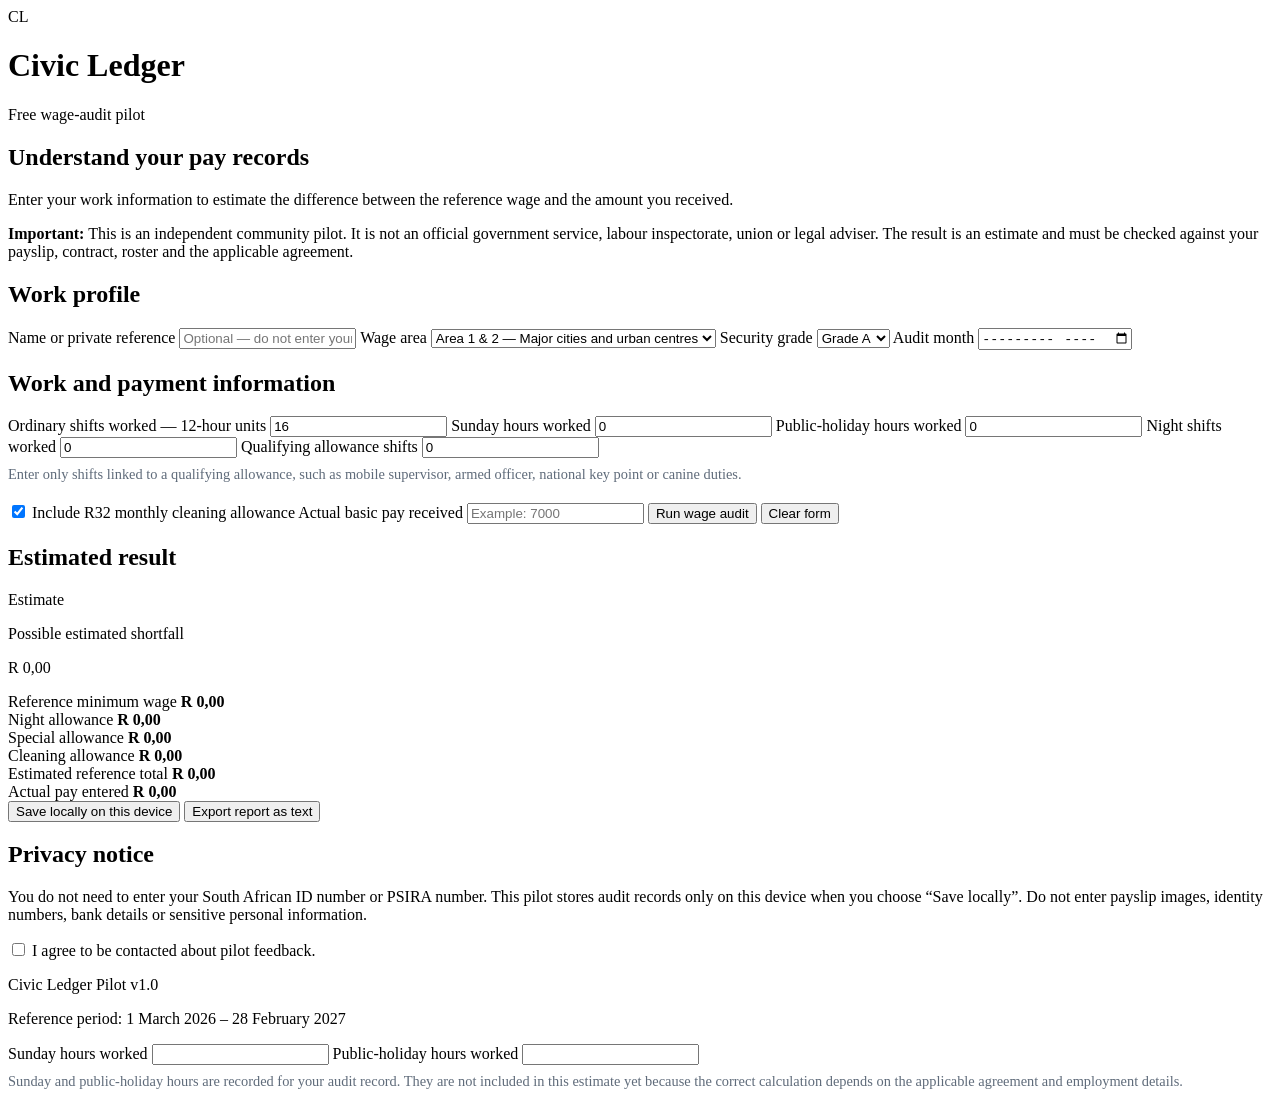
==== index.html @ fcb383c2 "Update index.html" ====
<!DOCTYPE html>
<html lang="en">
<head>
  <meta charset="UTF-8">
  <meta name="viewport" content="width=device-width, initial-scale=1.0">
  <meta name="theme-color" content="#0f172a">
  <meta name="description" content="Free Civic Ledger wage audit pilot for private-security workers">
  <title>Civic Ledger Wage Audit</title>
  <link rel="stylesheet" href="style.css">
</head>

<body>
  <main class="app-shell">

    <header class="app-header">
      <div class="logo">CL</div>
      <div>
        <h1>Civic Ledger</h1>
        <p>Free wage-audit pilot</p>
      </div>
    </header>

    <section class="card introduction">
      <h2>Understand your pay records</h2>
      <p>
        Enter your work information to estimate the difference between
        the reference wage and the amount you received.
      </p>

      <div class="warning">
        <strong>Important:</strong>
        This is an independent community pilot. It is not an official
        government service, labour inspectorate, union or legal adviser.
        The result is an estimate and must be checked against your
        payslip, contract, roster and the applicable agreement.
      </div>
    </section>

    <section class="card">
      <h2>Work profile</h2>

      <label for="workerName">Name or private reference</label>
      <input
        id="workerName"
        type="text"
        maxlength="60"
        placeholder="Optional — do not enter your ID number"
      >

      <label for="area">Wage area</label>
      <select id="area">
        <option value="area12">
          Area 1 & 2 — Major cities and urban centres
        </option>
        <option value="area3">
          Area 3 — Other areas and rural areas
        </option>
      </select>

      <label for="grade">Security grade</label>
      <select id="grade">
        <option value="A">Grade A</option>
        <option value="B">Grade B</option>
        <option value="C">Grade C</option>
        <option value="D">Grade D</option>
        <option value="E">Grade E</option>
      </select>

      <label for="auditMonth">Audit month</label>
      <input id="auditMonth" type="month">
    </section>

    <section class="card">
      <h2>Work and payment information</h2>

      <label for="ordinaryShifts">
        Ordinary shifts worked — 12-hour units
      </label>
      <input id="ordinaryShifts" type="number" min="0" step="1" value="16">

      <label for="sundayHours">Sunday hours worked</label>
      <input id="sundayHours" type="number" min="0" step="0.5" value="0">

      <label for="holidayHours">Public-holiday hours worked</label>
      <input id="holidayHours" type="number" min="0" step="0.5" value="0">

      <label for="nightShifts">Night shifts worked</label>
      <input id="nightShifts" type="number" min="0" step="1" value="0">

      <label for="specialShifts">
        Qualifying allowance shifts
      </label>
      <input id="specialShifts" type="number" min="0" step="1" value="0">

      <p class="help-text">
        Enter only shifts linked to a qualifying allowance, such as
        mobile supervisor, armed officer, national key point or canine
        duties.
      </p>

      <label class="checkbox-row">
        <input id="cleaningAllowance" type="checkbox" checked>
        <span>Include R32 monthly cleaning allowance</span>
      </label>

      <label for="actualPay">
        Actual basic pay received
      </label>
      <input
        id="actualPay"
        type="number"
        min="0"
        step="0.01"
        placeholder="Example: 7000"
      >

      <button id="auditButton" type="button">
        Run wage audit
      </button>

      <button id="clearButton" type="button" class="secondary-button">
        Clear form
      </button>
    </section>

    <section id="resultCard" class="card result-card hidden">
      <div class="result-header">
        <h2>Estimated result</h2>
        <span id="resultStatus" class="status">Estimate</span>
      </div>

      <p class="result-label">Possible estimated shortfall</p>
      <div id="difference" class="main-amount">R 0,00</div>
      <p id="resultMessage" class="result-message"></p>

      <div class="calculation">
        <div class="calculation-row">
          <span>Reference minimum wage</span>
          <strong id="minimumWage">R 0,00</strong>
        </div>

        <div class="calculation-row">
          <span>Night allowance</span>
          <strong id="nightAmount">R 0,00</strong>
        </div>

        <div class="calculation-row">
          <span>Special allowance</span>
          <strong id="specialAmount">R 0,00</strong>
        </div>

        <div class="calculation-row">
          <span>Cleaning allowance</span>
          <strong id="cleaningAmount">R 0,00</strong>
        </div>

        <div class="calculation-row total-row">
          <span>Estimated reference total</span>
          <strong id="estimatedTotal">R 0,00</strong>
        </div>

        <div class="calculation-row">
          <span>Actual pay entered</span>
          <strong id="actualPayResult">R 0,00</strong>
        </div>
      </div>

      <button id="saveButton" type="button">
        Save locally on this device
      </button>

      <button id="exportButton" type="button" class="secondary-button">
        Export report as text
      </button>
    </section>

    <section class="card">
      <h2>Privacy notice</h2>
      <p class="privacy-text">
        You do not need to enter your South African ID number or PSIRA
        number. This pilot stores audit records only on this device when
        you choose “Save locally”. Do not enter payslip images,
        identity numbers, bank details or sensitive personal information.
      </p>

      <label class="checkbox-row">
        <input id="feedbackConsent" type="checkbox">
        <span>I agree to be contacted about pilot feedback.</span>
      </label>

      <div id="savedMessage" class="success-message hidden"></div>
    </section>

    <footer class="app-footer">
      <p>Civic Ledger Pilot v1.0</p>
      <p>Reference period: 1 March 2026 – 28 February 2027</p>
    </footer>

  </main>

  <script src="app.js"></script>
</body>
</html>


<label>
  Sunday hours worked
  <input type="number" ...>
</label>

<label>
  Public-holiday hours worked
  <input type="number" ...>
</label>

<p class="help-text">
  Sunday and public-holiday hours are recorded for your audit record.
  They are not included in this estimate yet because the correct
  calculation depends on the applicable agreement and employment details.
</p>

</form>
---- style.css ----
.notification-panel {
  position: sticky;
  top: 10px;
  z-index: 10;
  display: flex;
  align-items: center;
  gap: 10px;
  margin-bottom: 18px;
  padding: 13px;
  color: var(--text);
  background: #075985;
  border: 1px solid var(--primary);
  border-radius: 9px;
  box-shadow: 0 5px 18px rgba(0, 0, 0, 0.3);
}

.notification-panel.success {
  background: var(--success-dark);
  border-color: var(--success);
}

.notification-panel.warning {
  background: var(--danger-dark);
  border-color: var(--danger);
}

.notification-panel button {
  width: 32px;
  min-height: 32px;
  margin: 0 0 0 auto;
  padding: 0;
  color: var(--text);
  background: transparent;
  font-size: 1.4rem;
}

.help-text {
  margin: 0.35rem 0 1rem;
  color: #5f6b7a;
  font-size: 0.9rem;
  line-height: 1.5;
}
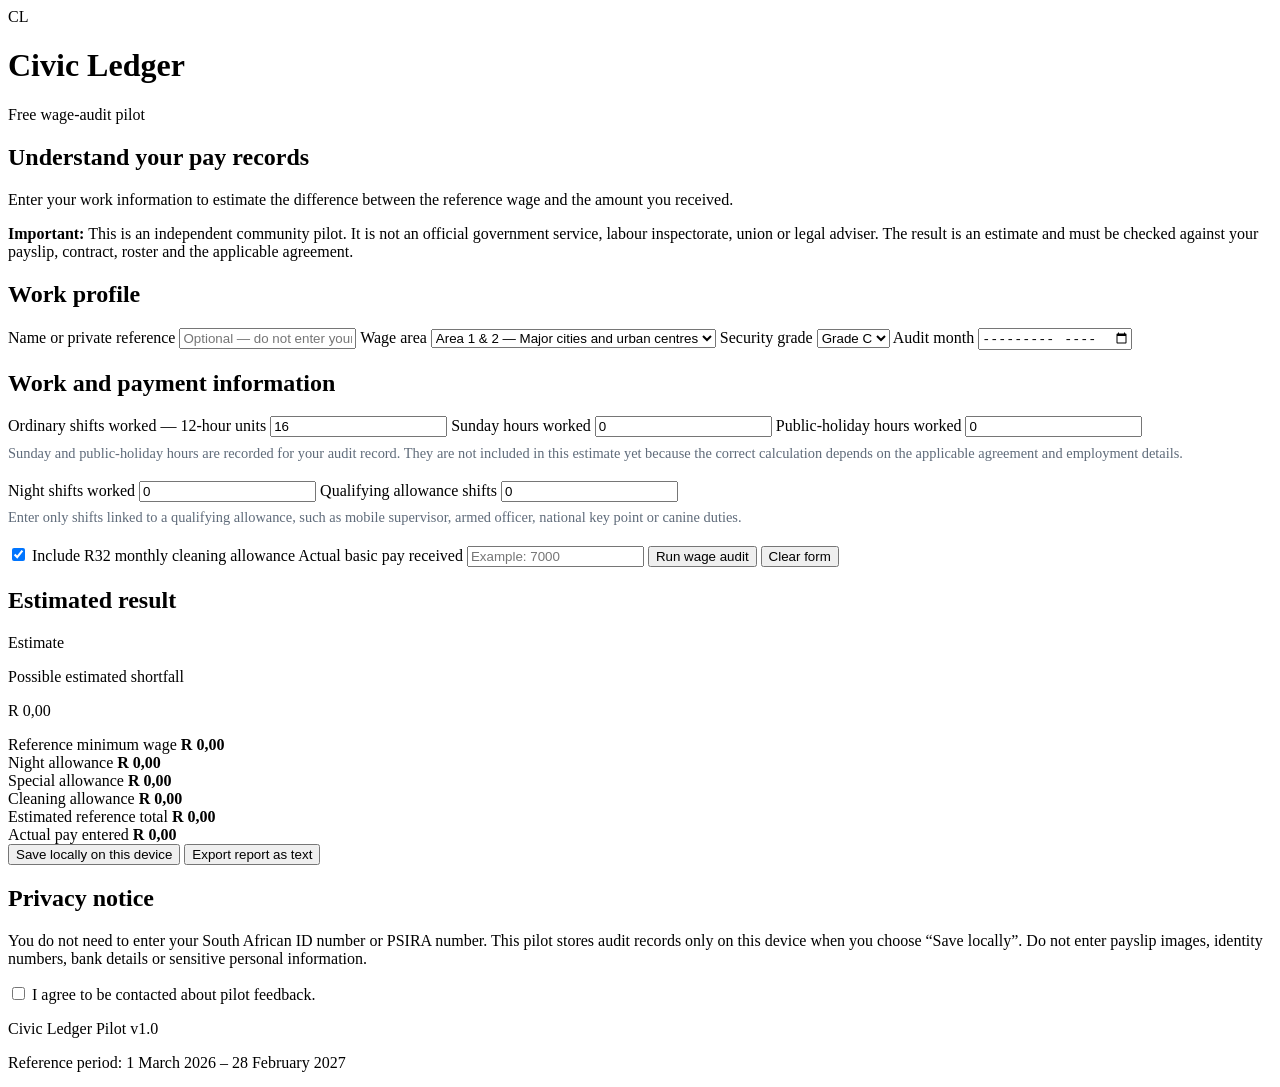
==== commit ceb6a88c: "Update index.html" ====
--- a/index.html
+++ b/index.html
@@ -50,7 +50,7 @@
       <label for="area">Wage area</label>
       <select id="area">
         <option value="area12">
-          Area 1 & 2 — Major cities and urban centres
+          Area 1 &amp; 2 — Major cities and urban centres
         </option>
         <option value="area3">
           Area 3 — Other areas and rural areas
@@ -61,7 +61,7 @@
       <select id="grade">
         <option value="A">Grade A</option>
         <option value="B">Grade B</option>
-        <option value="C">Grade C</option>
+        <option value="C" selected>Grade C</option>
         <option value="D">Grade D</option>
         <option value="E">Grade E</option>
       </select>
@@ -83,6 +83,12 @@
 
       <label for="holidayHours">Public-holiday hours worked</label>
       <input id="holidayHours" type="number" min="0" step="0.5" value="0">
+
+      <p class="help-text">
+        Sunday and public-holiday hours are recorded for your audit record.
+        They are not included in this estimate yet because the correct
+        calculation depends on the applicable agreement and employment details.
+      </p>
 
       <label for="nightShifts">Night shifts worked</label>
       <input id="nightShifts" type="number" min="0" step="1" value="0">
@@ -200,23 +206,4 @@
 
   <script src="app.js"></script>
 </body>
-</html>
-
-
-<label>
-  Sunday hours worked
-  <input type="number" ...>
-</label>
-
-<label>
-  Public-holiday hours worked
-  <input type="number" ...>
-</label>
-
-<p class="help-text">
-  Sunday and public-holiday hours are recorded for your audit record.
-  They are not included in this estimate yet because the correct
-  calculation depends on the applicable agreement and employment details.
-</p>
-
-</form>+</html>
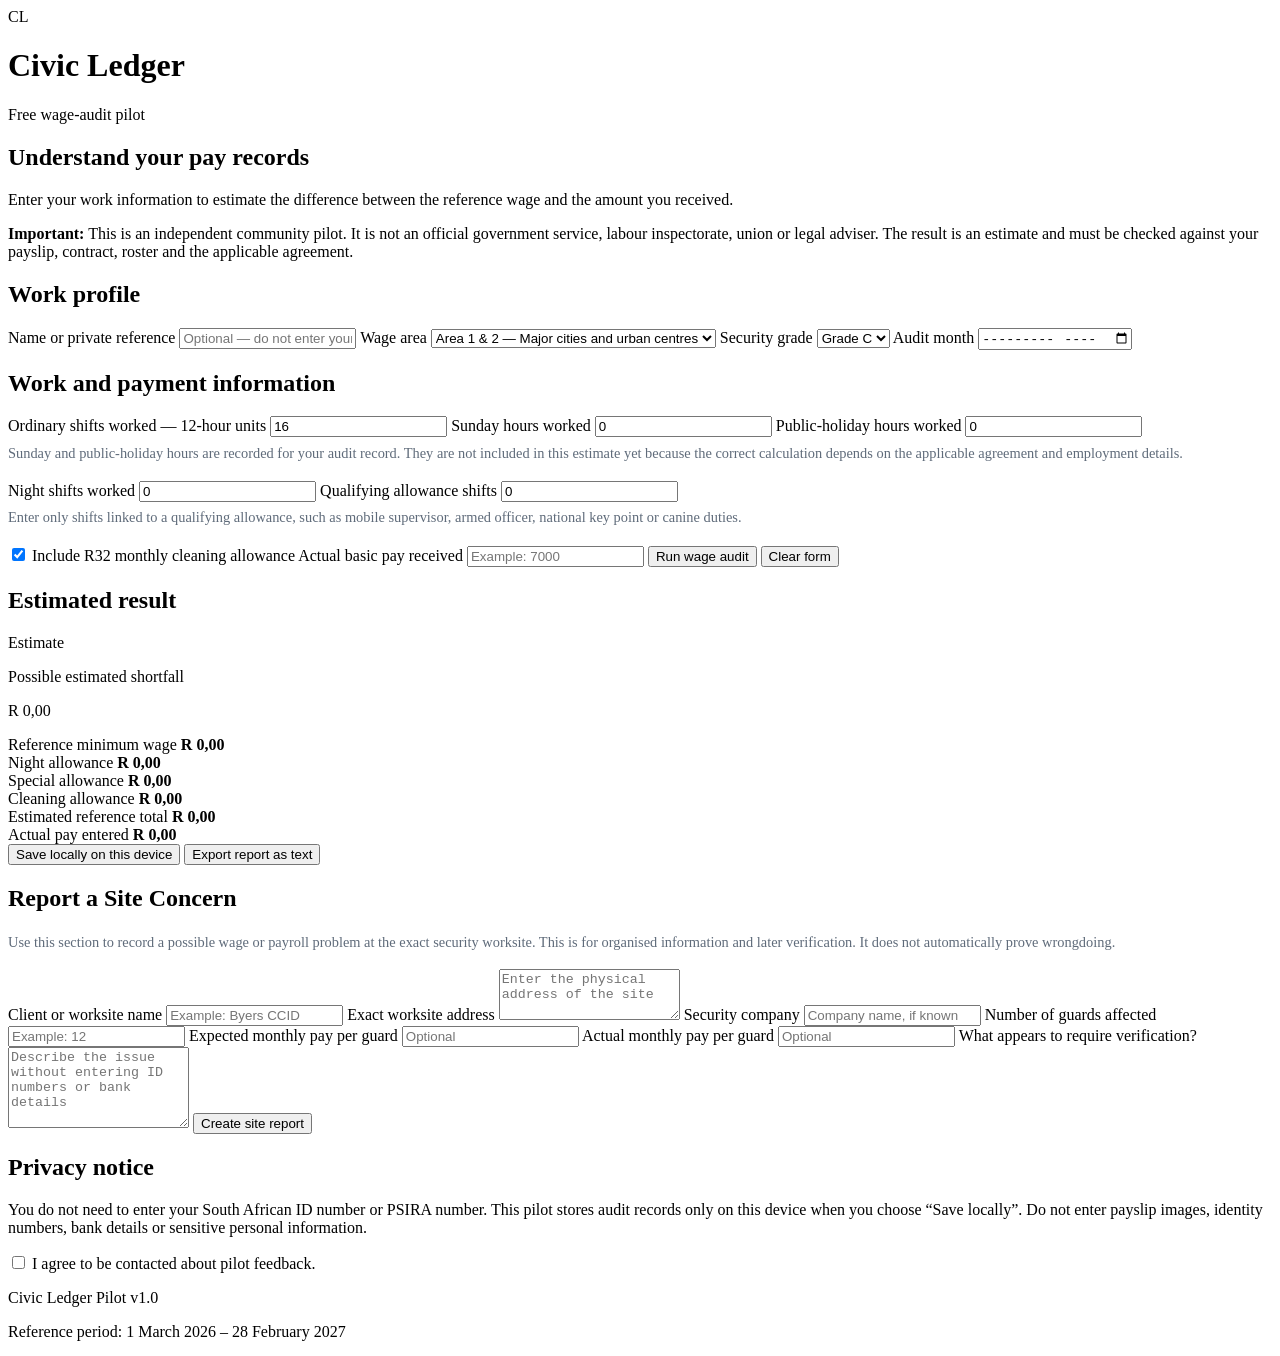
==== commit 58fefd5a: "Add site concern report form" ====
--- a/index.html
+++ b/index.html
@@ -70,6 +70,7 @@
       <input id="auditMonth" type="month">
     </section>
 
+
     <section class="card">
       <h2>Work and payment information</h2>
 
@@ -124,7 +125,12 @@
         Run wage audit
       </button>
 
-      <button id="clearButton" type="button" class="secondary-button">
+            <button
+        id="clearButton"
+        type="button"
+        class="secondary-button"
+        onclick="location.reload()"
+      >
         Clear form
       </button>
     </section>
@@ -180,6 +186,80 @@
       </button>
     </section>
 
+    <section class="card">
+      <h2>Report a Site Concern</h2>
+
+      <p class="help-text">
+        Use this section to record a possible wage or payroll problem at the
+        exact security worksite. This is for organised information and later
+        verification. It does not automatically prove wrongdoing.
+      </p>
+
+      <label for="siteName">Client or worksite name</label>
+      <input
+        id="siteName"
+        type="text"
+        maxlength="100"
+        placeholder="Example: Byers CCID"
+      >
+
+      <label for="siteAddress">Exact worksite address</label>
+      <textarea
+        id="siteAddress"
+        rows="3"
+        maxlength="250"
+        placeholder="Enter the physical address of the site"
+      ></textarea>
+
+      <label for="securityCompany">Security company</label>
+      <input
+        id="securityCompany"
+        type="text"
+        maxlength="100"
+        placeholder="Company name, if known"
+      >
+
+      <label for="guardsAffected">Number of guards affected</label>
+      <input
+        id="guardsAffected"
+        type="number"
+        min="1"
+        step="1"
+        placeholder="Example: 12"
+      >
+
+      <label for="expectedPay">Expected monthly pay per guard</label>
+      <input
+        id="expectedPay"
+        type="number"
+        min="0"
+        step="0.01"
+        placeholder="Optional"
+      >
+
+      <label for="actualSitePay">Actual monthly pay per guard</label>
+      <input
+        id="actualSitePay"
+        type="number"
+        min="0"
+        step="0.01"
+        placeholder="Optional"
+      >
+
+      <label for="siteConcern">What appears to require verification?</label>
+      <textarea
+        id="siteConcern"
+        rows="5"
+        maxlength="1000"
+        placeholder="Describe the issue without entering ID numbers or bank details"
+      ></textarea>
+
+      <button id="siteReportButton" type="button">
+        Create site report
+      </button>
+
+      <div id="siteReportResult" class="success-message hidden"></div>
+    </section>
     <section class="card">
       <h2>Privacy notice</h2>
       <p class="privacy-text">
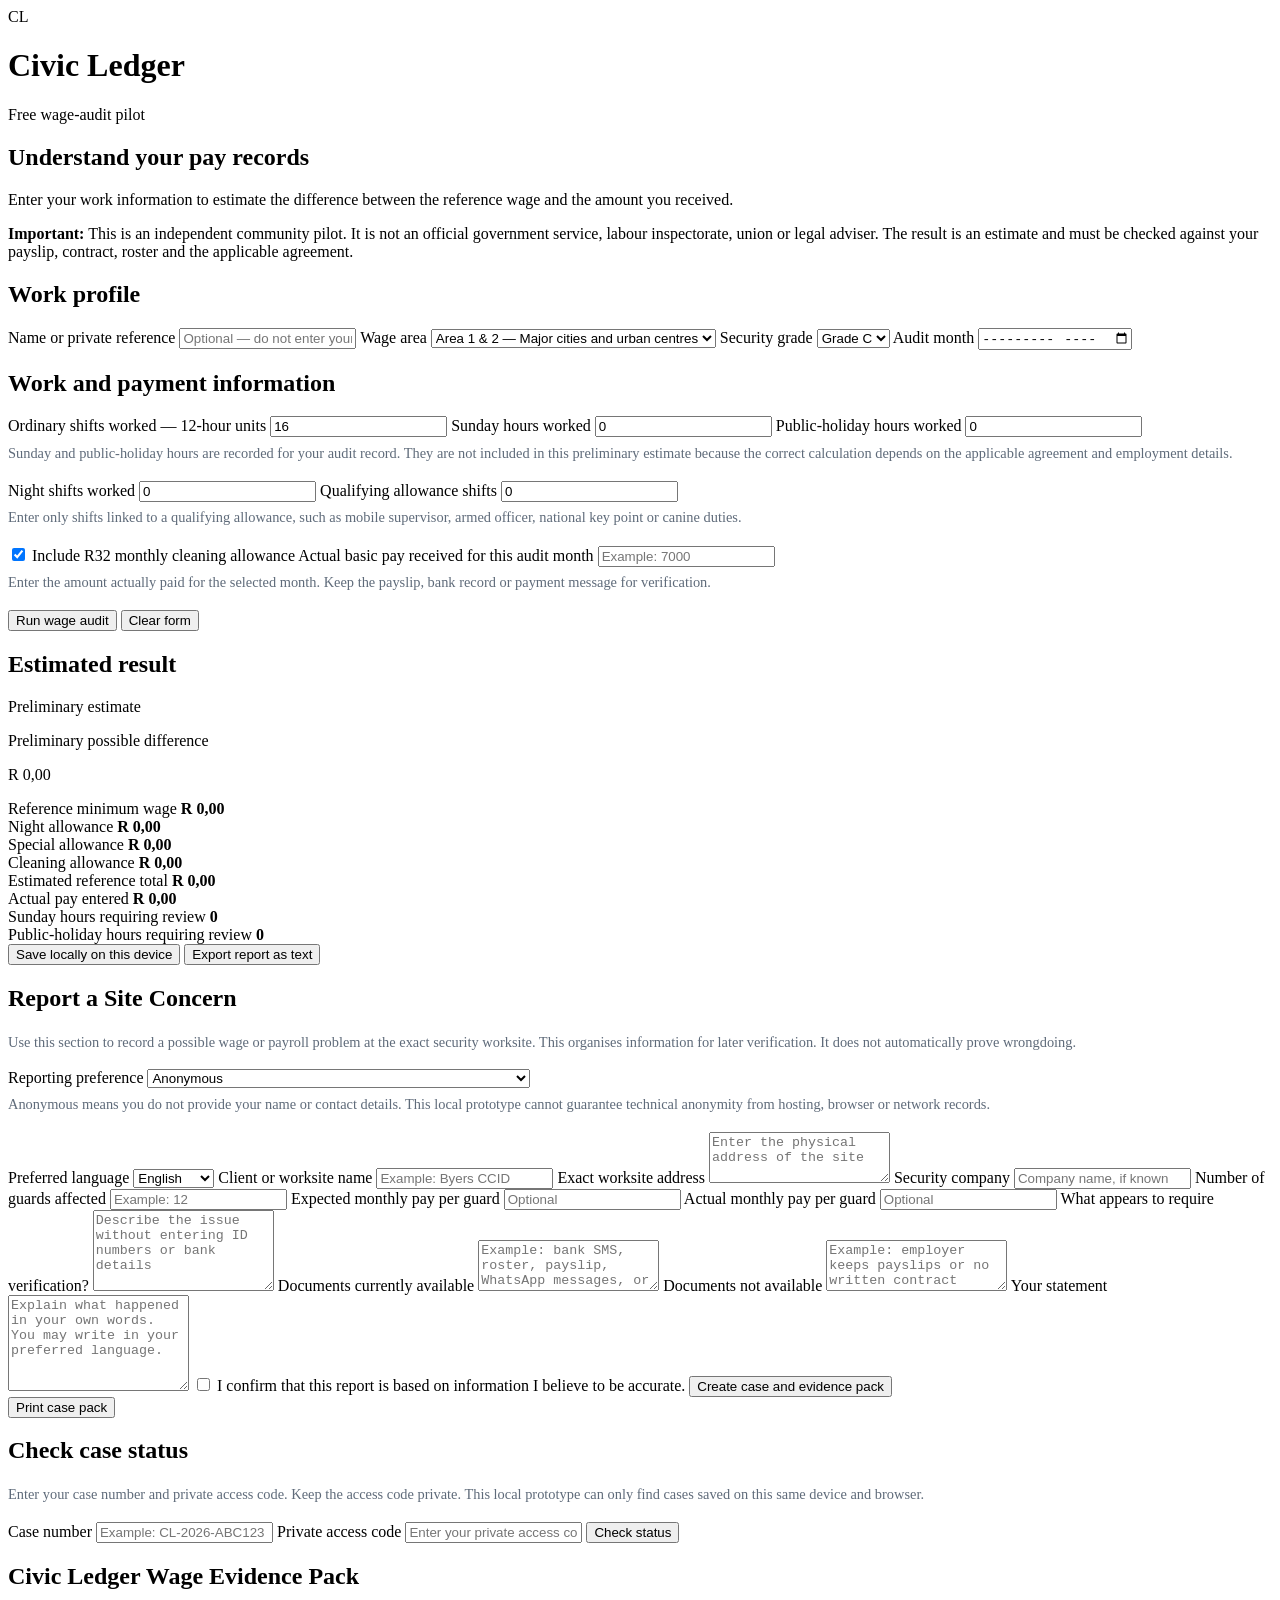
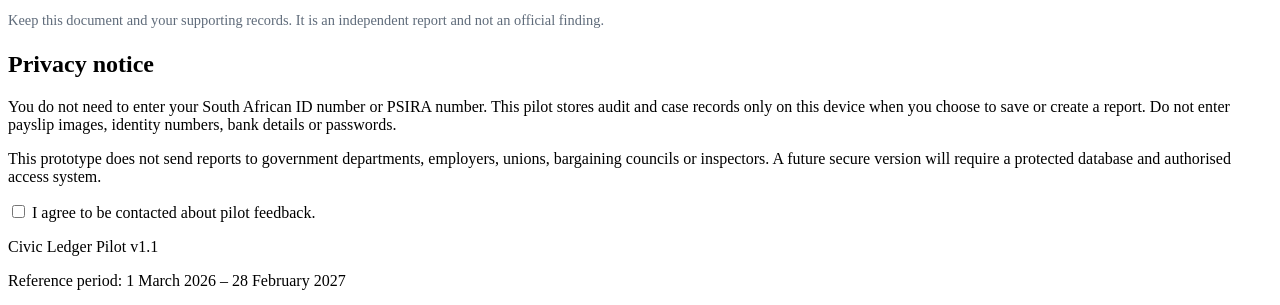
==== commit bfe4ec97: "Add wage case tracking and evidence pack" ====
--- a/index.html
+++ b/index.html
@@ -2,11 +2,22 @@
 <html lang="en">
 <head>
   <meta charset="UTF-8">
-  <meta name="viewport" content="width=device-width, initial-scale=1.0">
+  <meta
+    name="viewport"
+    content="width=device-width, initial-scale=1.0"
+  >
+
   <meta name="theme-color" content="#0f172a">
-  <meta name="description" content="Free Civic Ledger wage audit pilot for private-security workers">
+  <meta
+    name="description"
+    content="Free Civic Ledger wage audit pilot for private-security workers"
+  >
+
   <title>Civic Ledger Wage Audit</title>
+
   <link rel="stylesheet" href="style.css">
+  <link rel="manifest" href="manifest.json">
+  <link rel="icon" href="icon-192x192.png" type="image/png">
 </head>
 
 <body>
@@ -14,6 +25,7 @@
 
     <header class="app-header">
       <div class="logo">CL</div>
+
       <div>
         <h1>Civic Ledger</h1>
         <p>Free wage-audit pilot</p>
@@ -22,6 +34,7 @@
 
     <section class="card introduction">
       <h2>Understand your pay records</h2>
+
       <p>
         Enter your work information to estimate the difference between
         the reference wage and the amount you received.
@@ -39,7 +52,10 @@
     <section class="card">
       <h2>Work profile</h2>
 
-      <label for="workerName">Name or private reference</label>
+      <label for="workerName">
+        Name or private reference
+      </label>
+
       <input
         id="workerName"
         type="text"
@@ -48,16 +64,19 @@
       >
 
       <label for="area">Wage area</label>
+
       <select id="area">
         <option value="area12">
           Area 1 &amp; 2 — Major cities and urban centres
         </option>
+
         <option value="area3">
           Area 3 — Other areas and rural areas
         </option>
       </select>
 
       <label for="grade">Security grade</label>
+
       <select id="grade">
         <option value="A">Grade A</option>
         <option value="B">Grade B</option>
@@ -67,9 +86,12 @@
       </select>
 
       <label for="auditMonth">Audit month</label>
-      <input id="auditMonth" type="month">
-    </section>
-
+
+      <input
+        id="auditMonth"
+        type="month"
+      >
+    </section>
 
     <section class="card">
       <h2>Work and payment information</h2>
@@ -77,27 +99,69 @@
       <label for="ordinaryShifts">
         Ordinary shifts worked — 12-hour units
       </label>
-      <input id="ordinaryShifts" type="number" min="0" step="1" value="16">
-
-      <label for="sundayHours">Sunday hours worked</label>
-      <input id="sundayHours" type="number" min="0" step="0.5" value="0">
-
-      <label for="holidayHours">Public-holiday hours worked</label>
-      <input id="holidayHours" type="number" min="0" step="0.5" value="0">
+
+      <input
+        id="ordinaryShifts"
+        type="number"
+        min="0"
+        step="1"
+        value="16"
+      >
+
+      <label for="sundayHours">
+        Sunday hours worked
+      </label>
+
+      <input
+        id="sundayHours"
+        type="number"
+        min="0"
+        step="0.5"
+        value="0"
+      >
+
+      <label for="holidayHours">
+        Public-holiday hours worked
+      </label>
+
+      <input
+        id="holidayHours"
+        type="number"
+        min="0"
+        step="0.5"
+        value="0"
+      >
 
       <p class="help-text">
         Sunday and public-holiday hours are recorded for your audit record.
-        They are not included in this estimate yet because the correct
-        calculation depends on the applicable agreement and employment details.
-      </p>
-
-      <label for="nightShifts">Night shifts worked</label>
-      <input id="nightShifts" type="number" min="0" step="1" value="0">
+        They are not included in this preliminary estimate because the
+        correct calculation depends on the applicable agreement and
+        employment details.
+      </p>
+
+      <label for="nightShifts">
+        Night shifts worked
+      </label>
+
+      <input
+        id="nightShifts"
+        type="number"
+        min="0"
+        step="1"
+        value="0"
+      >
 
       <label for="specialShifts">
         Qualifying allowance shifts
       </label>
-      <input id="specialShifts" type="number" min="0" step="1" value="0">
+
+      <input
+        id="specialShifts"
+        type="number"
+        min="0"
+        step="1"
+        value="0"
+      >
 
       <p class="help-text">
         Enter only shifts linked to a qualifying allowance, such as
@@ -106,13 +170,21 @@
       </p>
 
       <label class="checkbox-row">
-        <input id="cleaningAllowance" type="checkbox" checked>
-        <span>Include R32 monthly cleaning allowance</span>
+        <input
+          id="cleaningAllowance"
+          type="checkbox"
+          checked
+        >
+
+        <span>
+          Include R32 monthly cleaning allowance
+        </span>
       </label>
 
       <label for="actualPay">
-        Actual basic pay received
-      </label>
+        Actual basic pay received for this audit month
+      </label>
+
       <input
         id="actualPay"
         type="number"
@@ -120,30 +192,60 @@
         step="0.01"
         placeholder="Example: 7000"
       >
+
+      <p class="help-text">
+        Enter the amount actually paid for the selected month. Keep the
+        payslip, bank record or payment message for verification.
+      </p>
 
       <button id="auditButton" type="button">
         Run wage audit
       </button>
 
-            <button
+      <button
         id="clearButton"
         type="button"
         class="secondary-button"
-        onclick="location.reload()"
       >
         Clear form
       </button>
     </section>
 
-    <section id="resultCard" class="card result-card hidden">
+    <section
+      id="resultCard"
+      class="card result-card hidden"
+    >
       <div class="result-header">
         <h2>Estimated result</h2>
-        <span id="resultStatus" class="status">Estimate</span>
+
+        <span
+          id="resultStatus"
+          class="status"
+        >
+          Preliminary estimate
+        </span>
       </div>
 
-      <p class="result-label">Possible estimated shortfall</p>
-      <div id="difference" class="main-amount">R 0,00</div>
-      <p id="resultMessage" class="result-message"></p>
+      <p class="result-label">
+        Preliminary possible difference
+      </p>
+
+      <div
+        id="difference"
+        class="main-amount"
+      >
+        R 0,00
+      </div>
+
+      <p
+        id="resultMessage"
+        class="result-message"
+      ></p>
+
+      <p
+        id="premiumWarning"
+        class="warning hidden"
+      ></p>
 
       <div class="calculation">
         <div class="calculation-row">
@@ -175,13 +277,30 @@
           <span>Actual pay entered</span>
           <strong id="actualPayResult">R 0,00</strong>
         </div>
+
+        <div class="calculation-row">
+          <span>Sunday hours requiring review</span>
+          <strong id="sundayHoursResult">0</strong>
+        </div>
+
+        <div class="calculation-row">
+          <span>Public-holiday hours requiring review</span>
+          <strong id="holidayHoursResult">0</strong>
+        </div>
       </div>
 
-      <button id="saveButton" type="button">
+      <button
+        id="saveButton"
+        type="button"
+      >
         Save locally on this device
       </button>
 
-      <button id="exportButton" type="button" class="secondary-button">
+      <button
+        id="exportButton"
+        type="button"
+        class="secondary-button"
+      >
         Export report as text
       </button>
     </section>
@@ -190,12 +309,52 @@
       <h2>Report a Site Concern</h2>
 
       <p class="help-text">
-        Use this section to record a possible wage or payroll problem at the
-        exact security worksite. This is for organised information and later
+        Use this section to record a possible wage or payroll problem at
+        the exact security worksite. This organises information for later
         verification. It does not automatically prove wrongdoing.
       </p>
 
-      <label for="siteName">Client or worksite name</label>
+      <label for="reporterMode">
+        Reporting preference
+      </label>
+
+      <select id="reporterMode">
+        <option value="anonymous">
+          Anonymous
+        </option>
+
+        <option value="confidential">
+          Confidential — identity shared only with authorised reviewers
+        </option>
+
+        <option value="identified">
+          Identified
+        </option>
+      </select>
+
+      <p class="help-text">
+        Anonymous means you do not provide your name or contact details.
+        This local prototype cannot guarantee technical anonymity from
+        hosting, browser or network records.
+      </p>
+
+      <label for="reporterLanguage">
+        Preferred language
+      </label>
+
+      <select id="reporterLanguage">
+        <option value="English">English</option>
+        <option value="isiZulu">isiZulu</option>
+        <option value="isiXhosa">isiXhosa</option>
+        <option value="Sesotho">Sesotho</option>
+        <option value="Setswana">Setswana</option>
+        <option value="Other">Other</option>
+      </select>
+
+      <label for="siteName">
+        Client or worksite name
+      </label>
+
       <input
         id="siteName"
         type="text"
@@ -203,7 +362,10 @@
         placeholder="Example: Byers CCID"
       >
 
-      <label for="siteAddress">Exact worksite address</label>
+      <label for="siteAddress">
+        Exact worksite address
+      </label>
+
       <textarea
         id="siteAddress"
         rows="3"
@@ -211,7 +373,10 @@
         placeholder="Enter the physical address of the site"
       ></textarea>
 
-      <label for="securityCompany">Security company</label>
+      <label for="securityCompany">
+        Security company
+      </label>
+
       <input
         id="securityCompany"
         type="text"
@@ -219,7 +384,10 @@
         placeholder="Company name, if known"
       >
 
-      <label for="guardsAffected">Number of guards affected</label>
+      <label for="guardsAffected">
+        Number of guards affected
+      </label>
+
       <input
         id="guardsAffected"
         type="number"
@@ -228,7 +396,10 @@
         placeholder="Example: 12"
       >
 
-      <label for="expectedPay">Expected monthly pay per guard</label>
+      <label for="expectedPay">
+        Expected monthly pay per guard
+      </label>
+
       <input
         id="expectedPay"
         type="number"
@@ -237,7 +408,10 @@
         placeholder="Optional"
       >
 
-      <label for="actualSitePay">Actual monthly pay per guard</label>
+      <label for="actualSitePay">
+        Actual monthly pay per guard
+      </label>
+
       <input
         id="actualSitePay"
         type="number"
@@ -246,7 +420,10 @@
         placeholder="Optional"
       >
 
-      <label for="siteConcern">What appears to require verification?</label>
+      <label for="siteConcern">
+        What appears to require verification?
+      </label>
+
       <textarea
         id="siteConcern"
         rows="5"
@@ -254,32 +431,175 @@
         placeholder="Describe the issue without entering ID numbers or bank details"
       ></textarea>
 
-      <button id="siteReportButton" type="button">
-        Create site report
+      <label for="documentsAvailable">
+        Documents currently available
+      </label>
+
+      <textarea
+        id="documentsAvailable"
+        rows="3"
+        maxlength="500"
+        placeholder="Example: bank SMS, roster, payslip, WhatsApp messages, or no documents"
+      ></textarea>
+
+      <label for="documentsMissing">
+        Documents not available
+      </label>
+
+      <textarea
+        id="documentsMissing"
+        rows="3"
+        maxlength="500"
+        placeholder="Example: employer keeps payslips or no written contract"
+      ></textarea>
+
+      <label for="reporterStatement">
+        Your statement
+      </label>
+
+      <textarea
+        id="reporterStatement"
+        rows="6"
+        maxlength="2000"
+        placeholder="Explain what happened in your own words. You may write in your preferred language."
+      ></textarea>
+
+      <label class="checkbox-row">
+        <input
+          id="confirmInformation"
+          type="checkbox"
+        >
+
+        <span>
+          I confirm that this report is based on information I believe
+          to be accurate.
+        </span>
+      </label>
+
+      <button
+        id="siteReportButton"
+        type="button"
+      >
+        Create case and evidence pack
       </button>
 
-      <div id="siteReportResult" class="success-message hidden"></div>
-    </section>
+      <div
+        id="siteReportResult"
+        class="success-message hidden"
+        role="status"
+        aria-live="polite"
+      ></div>
+
+      <button
+        id="printCaseButton"
+        type="button"
+        class="secondary-button hidden"
+      >
+        Print case pack
+      </button>
+    </section>
+
+    <section class="card">
+      <h2>Check case status</h2>
+
+      <p class="help-text">
+        Enter your case number and private access code. Keep the access
+        code private. This local prototype can only find cases saved on
+        this same device and browser.
+      </p>
+
+      <label for="statusCaseNumber">
+        Case number
+      </label>
+
+      <input
+        id="statusCaseNumber"
+        type="text"
+        maxlength="40"
+        placeholder="Example: CL-2026-ABC123"
+      >
+
+      <label for="statusAccessCode">
+        Private access code
+      </label>
+
+      <input
+        id="statusAccessCode"
+        type="text"
+        maxlength="20"
+        placeholder="Enter your private access code"
+      >
+
+      <button
+        id="statusButton"
+        type="button"
+      >
+        Check status
+      </button>
+
+      <div
+        id="statusResult"
+        class="success-message hidden"
+        role="status"
+        aria-live="polite"
+      ></div>
+    </section>
+
+    <section
+      id="casePack"
+      class="card case-pack hidden"
+    >
+      <h2>Civic Ledger Wage Evidence Pack</h2>
+
+      <p class="help-text">
+        Keep this document and your supporting records. It is an
+        independent report and not an official finding.
+      </p>
+
+      <div id="casePackContent"></div>
+    </section>
+
     <section class="card">
       <h2>Privacy notice</h2>
+
       <p class="privacy-text">
         You do not need to enter your South African ID number or PSIRA
-        number. This pilot stores audit records only on this device when
-        you choose “Save locally”. Do not enter payslip images,
-        identity numbers, bank details or sensitive personal information.
+        number. This pilot stores audit and case records only on this
+        device when you choose to save or create a report. Do not enter
+        payslip images, identity numbers, bank details or passwords.
+      </p>
+
+      <p class="privacy-text">
+        This prototype does not send reports to government departments,
+        employers, unions, bargaining councils or inspectors. A future
+        secure version will require a protected database and authorised
+        access system.
       </p>
 
       <label class="checkbox-row">
-        <input id="feedbackConsent" type="checkbox">
-        <span>I agree to be contacted about pilot feedback.</span>
-      </label>
-
-      <div id="savedMessage" class="success-message hidden"></div>
+        <input
+          id="feedbackConsent"
+          type="checkbox"
+        >
+
+        <span>
+          I agree to be contacted about pilot feedback.
+        </span>
+      </label>
+
+      <div
+        id="savedMessage"
+        class="success-message hidden"
+        role="status"
+        aria-live="polite"
+      ></div>
     </section>
 
     <footer class="app-footer">
-      <p>Civic Ledger Pilot v1.0</p>
-      <p>Reference period: 1 March 2026 – 28 February 2027</p>
+      <p>Civic Ledger Pilot v1.1</p>
+      <p>
+        Reference period: 1 March 2026 – 28 February 2027
+      </p>
     </footer>
 
   </main>
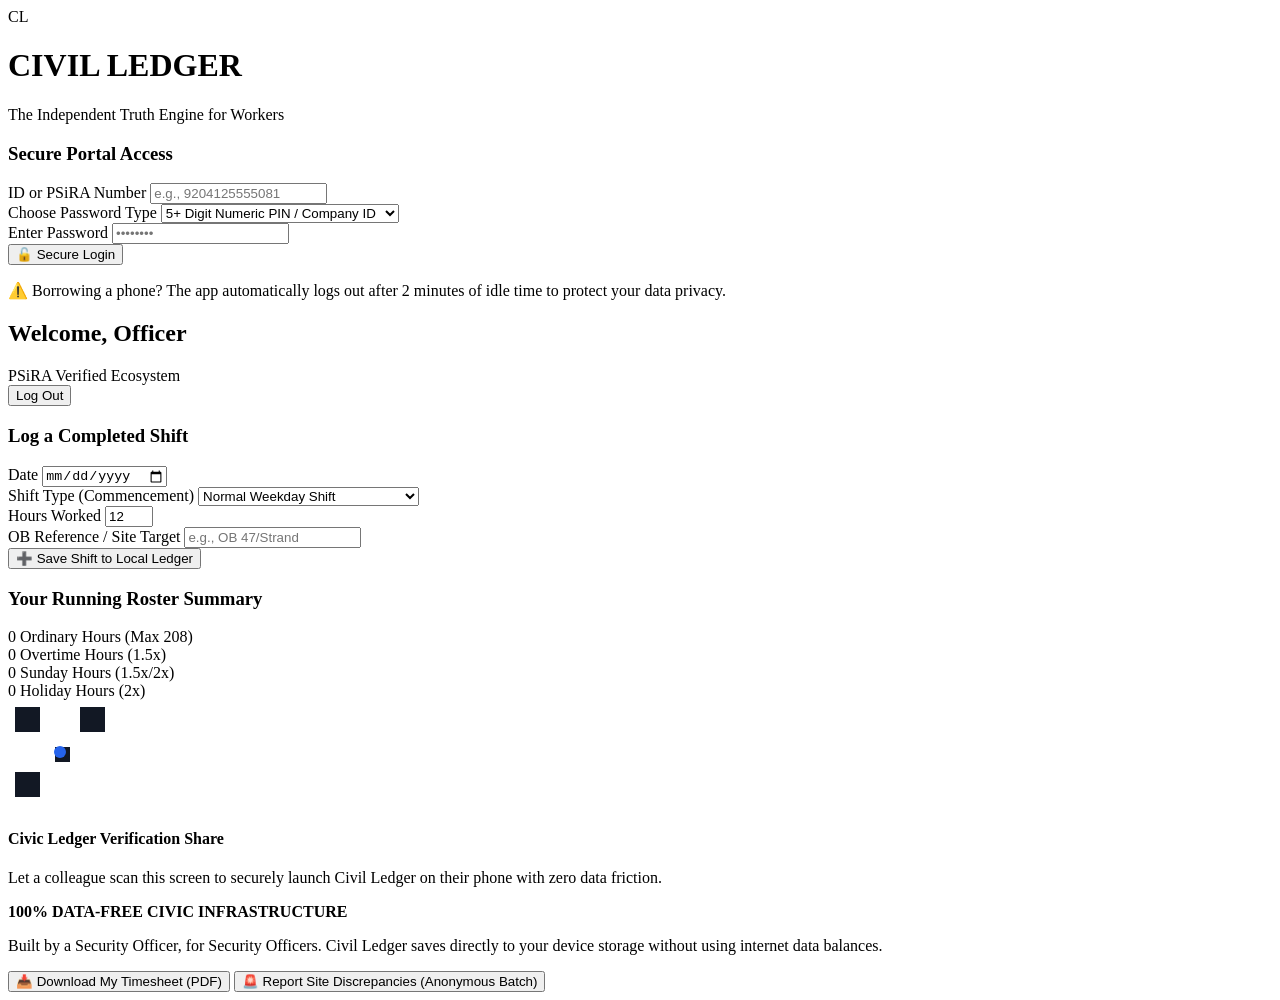
==== commit ea3a5c2a: "Add initial index.html for Civil Ledger app" ====
--- a/index.html
+++ b/index.html
@@ -1,609 +1,139 @@
 <!DOCTYPE html>
 <html lang="en">
 <head>
-  <meta charset="UTF-8">
-  <meta
-    name="viewport"
-    content="width=device-width, initial-scale=1.0"
-  >
-
-  <meta name="theme-color" content="#0f172a">
-  <meta
-    name="description"
-    content="Free Civic Ledger wage audit pilot for private-security workers"
-  >
-
-  <title>Civic Ledger Wage Audit</title>
-
-  <link rel="stylesheet" href="style.css">
-  <link rel="manifest" href="manifest.json">
-  <link rel="icon" href="icon-192x192.png" type="image/png">
+    <meta charset="UTF-8">
+    <meta name="viewport" content="width=device-width, initial-scale=1.0">
+    <title>Civil Ledger - Independent Truth Engine</title>
+    <link rel="stylesheet" href="styles.css">
 </head>
-
 <body>
-  <main class="app-shell">
-
-    <header class="app-header">
-      <div class="logo">CL</div>
-
-      <div>
-        <h1>Civic Ledger</h1>
-        <p>Free wage-audit pilot</p>
-      </div>
-    </header>
-
-    <section class="card introduction">
-      <h2>Understand your pay records</h2>
-
-      <p>
-        Enter your work information to estimate the difference between
-        the reference wage and the amount you received.
-      </p>
-
-      <div class="warning">
-        <strong>Important:</strong>
-        This is an independent community pilot. It is not an official
-        government service, labour inspectorate, union or legal adviser.
-        The result is an estimate and must be checked against your
-        payslip, contract, roster and the applicable agreement.
-      </div>
-    </section>
-
-    <section class="card">
-      <h2>Work profile</h2>
-
-      <label for="workerName">
-        Name or private reference
-      </label>
-
-      <input
-        id="workerName"
-        type="text"
-        maxlength="60"
-        placeholder="Optional — do not enter your ID number"
-      >
-
-      <label for="area">Wage area</label>
-
-      <select id="area">
-        <option value="area12">
-          Area 1 &amp; 2 — Major cities and urban centres
-        </option>
-
-        <option value="area3">
-          Area 3 — Other areas and rural areas
-        </option>
-      </select>
-
-      <label for="grade">Security grade</label>
-
-      <select id="grade">
-        <option value="A">Grade A</option>
-        <option value="B">Grade B</option>
-        <option value="C" selected>Grade C</option>
-        <option value="D">Grade D</option>
-        <option value="E">Grade E</option>
-      </select>
-
-      <label for="auditMonth">Audit month</label>
-
-      <input
-        id="auditMonth"
-        type="month"
-      >
-    </section>
-
-    <section class="card">
-      <h2>Work and payment information</h2>
-
-      <label for="ordinaryShifts">
-        Ordinary shifts worked — 12-hour units
-      </label>
-
-      <input
-        id="ordinaryShifts"
-        type="number"
-        min="0"
-        step="1"
-        value="16"
-      >
-
-      <label for="sundayHours">
-        Sunday hours worked
-      </label>
-
-      <input
-        id="sundayHours"
-        type="number"
-        min="0"
-        step="0.5"
-        value="0"
-      >
-
-      <label for="holidayHours">
-        Public-holiday hours worked
-      </label>
-
-      <input
-        id="holidayHours"
-        type="number"
-        min="0"
-        step="0.5"
-        value="0"
-      >
-
-      <p class="help-text">
-        Sunday and public-holiday hours are recorded for your audit record.
-        They are not included in this preliminary estimate because the
-        correct calculation depends on the applicable agreement and
-        employment details.
-      </p>
-
-      <label for="nightShifts">
-        Night shifts worked
-      </label>
-
-      <input
-        id="nightShifts"
-        type="number"
-        min="0"
-        step="1"
-        value="0"
-      >
-
-      <label for="specialShifts">
-        Qualifying allowance shifts
-      </label>
-
-      <input
-        id="specialShifts"
-        type="number"
-        min="0"
-        step="1"
-        value="0"
-      >
-
-      <p class="help-text">
-        Enter only shifts linked to a qualifying allowance, such as
-        mobile supervisor, armed officer, national key point or canine
-        duties.
-      </p>
-
-      <label class="checkbox-row">
-        <input
-          id="cleaningAllowance"
-          type="checkbox"
-          checked
-        >
-
-        <span>
-          Include R32 monthly cleaning allowance
-        </span>
-      </label>
-
-      <label for="actualPay">
-        Actual basic pay received for this audit month
-      </label>
-
-      <input
-        id="actualPay"
-        type="number"
-        min="0"
-        step="0.01"
-        placeholder="Example: 7000"
-      >
-
-      <p class="help-text">
-        Enter the amount actually paid for the selected month. Keep the
-        payslip, bank record or payment message for verification.
-      </p>
-
-      <button id="auditButton" type="button">
-        Run wage audit
-      </button>
-
-      <button
-        id="clearButton"
-        type="button"
-        class="secondary-button"
-      >
-        Clear form
-      </button>
-    </section>
-
-    <section
-      id="resultCard"
-      class="card result-card hidden"
-    >
-      <div class="result-header">
-        <h2>Estimated result</h2>
-
-        <span
-          id="resultStatus"
-          class="status"
-        >
-          Preliminary estimate
-        </span>
-      </div>
-
-      <p class="result-label">
-        Preliminary possible difference
-      </p>
-
-      <div
-        id="difference"
-        class="main-amount"
-      >
-        R 0,00
-      </div>
-
-      <p
-        id="resultMessage"
-        class="result-message"
-      ></p>
-
-      <p
-        id="premiumWarning"
-        class="warning hidden"
-      ></p>
-
-      <div class="calculation">
-        <div class="calculation-row">
-          <span>Reference minimum wage</span>
-          <strong id="minimumWage">R 0,00</strong>
+    <div class="app-container">
+        <!-- 1. SECURE MASKED LOGIN SCREEN -->
+        <div id="login-screen" class="screen active">
+            <div class="brand-header">
+                <div class="logo-shield">CL</div>
+                <h1>CIVIL LEDGER</h1>
+                <p>The Independent Truth Engine for Workers</p>
+            </div>
+            <div class="card">
+                <h3>Secure Portal Access</h3>
+                <div class="form-group">
+                    <label>ID or PSiRA Number</label>
+                    <input type="text" id="username" placeholder="e.g., 9204125555081">
+                </div>
+                <div class="form-group">
+                    <label>Choose Password Type</label>
+                    <select id="pwd-type">
+                        <option value="pin">5+ Digit Numeric PIN / Company ID</option>
+                        <option value="word">Memorable Word / Physical Address</option>
+                    </select>
+                </div>
+                <div class="form-group">
+                    <label>Enter Password</label>
+                    <input type="password" id="password" placeholder="••••••••">
+                </div>
+                <button onclick="handleLogin()" class="btn-primary">🔓 Secure Login</button>
+                <div class="shared-device-notice">
+                    <p>⚠️ Borrowing a phone? The app automatically logs out after 2 minutes of idle time to protect your data privacy.</p>
+                </div>
+            </div>
         </div>
 
-        <div class="calculation-row">
-          <span>Night allowance</span>
-          <strong id="nightAmount">R 0,00</strong>
+        <!-- 2. MAIN DASHBOARD SCREEN (ACTIVE POST-LOGIN) -->
+        <div id="dashboard-screen" class="screen">
+            <div class="dashboard-header">
+                <div>
+                    <h2>Welcome, Officer</h2>
+                    <span class="badge">PSiRA Verified Ecosystem</span>
+                </div>
+                <button onclick="handleLogout()" class="btn-danger">Log Out</button>
+            </div>
+
+            <!-- Shift Logger Form -->
+            <div class="card">
+                <h3>Log a Completed Shift</h3>
+                <div class="grid-2">
+                    <div class="form-group">
+                        <label>Date</label>
+                        <input type="date" id="shift-date">
+                    </div>
+                    <div class="form-group">
+                        <label>Shift Type (Commencement)</label>
+                        <select id="shift-type">
+                            <option value="normal">Normal Weekday Shift</option>
+                            <option value="sunday">Sunday Shift (Entire 12h Block)</option>
+                            <option value="holiday">Public Holiday Shift (2x Multiplier)</option>
+                        </select>
+                    </div>
+                </div>
+                <div class="grid-2">
+                    <div class="form-group">
+                        <label>Hours Worked</label>
+                        <input type="number" id="shift-hours" value="12" min="1" max="24">
+                    </div>
+                    <div class="form-group">
+                        <label>OB Reference / Site Target</label>
+                        <input type="text" id="shift-ob" placeholder="e.g., OB 47/Strand">
+                    </div>
+                </div>
+                <button onclick="addShift()" class="btn-success">➕ Save Shift to Local Ledger</button>
+            </div>
+
+            <!-- Sectoral Determination 6 Running Tally Display -->
+            <div class="card summary-card">
+                <h3>Your Running Roster Summary</h3>
+                <div class="tally-grid">
+                    <div class="tally-box">
+                        <span class="tally-val" id="tally-ordinary">0</span>
+                        <span class="tally-lbl">Ordinary Hours (Max 208)</span>
+                    </div>
+                    <div class="tally-box premium">
+                        <span class="tally-val" id="tally-overtime">0</span>
+                        <span class="tally-lbl">Overtime Hours (1.5x)</span>
+                    </div>
+                    <div class="tally-box premium">
+                        <span class="tally-val" id="tally-sunday">0</span>
+                        <span class="tally-lbl">Sunday Hours (1.5x/2x)</span>
+                    </div>
+                    <div class="tally-box holiday">
+                        <span class="tally-val" id="tally-holiday">0</span>
+                        <span class="tally-lbl">Holiday Hours (2x)</span>
+                    </div>
+                </div>
+            </div>
+
+            <!-- Professional Built-In QR Sharing Matrix -->
+            <div class="card qr-container">
+                <div class="qr-layout">
+                    <div class="qr-graphic">
+                        <svg width="100" height="100" viewBox="0 0 100 100" style="background:#fff; padding:2px;">
+                            <path d="M5,5 h25 v25 h-25 z M13,13 h9 v9 h-9 z M70,5 h25 v25 h-25 z M78,13 h9 v9 h-9 z M5,70 h25 v25 h-25 z M13,78 h9 v9 h-9 z M45,45 h15 v15 h-15 z" fill="#121824"/>
+                            <circle cx="50" cy="50" r="6" fill="#2563eb"/>
+                        </svg>
+                    </div>
+                    <div class="qr-details">
+                        <h4>Civic Ledger Verification Share</h4>
+                        <p>Let a colleague scan this screen to securely launch Civil Ledger on their phone with zero data friction.</p>
+                    </div>
+                </div>
+            </div>
+
+            <!-- Regulatory Action Grounding -->
+            <div class="card platform-status-card">
+                <div class="status-badge-row">
+                    <span class="status-dot-active"></span>
+                    <strong>100% DATA-FREE CIVIC INFRASTRUCTURE</strong>
+                </div>
+                <p class="founder-credo">
+                    Built by a Security Officer, for Security Officers. Civil Ledger saves directly to your device storage without using internet data balances.
+                </p>
+                <div class="actions-container">
+                    <button onclick="alert('Compiling local unalterable hours to PDF...')" class="btn-outline">📥 Download My Timesheet (PDF)</button>
+                    <button onclick="triggerAnonymousSiteReport()" class="btn-report">🚨 Report Site Discrepancies (Anonymous Batch)</button>
+                </div>
+            </div>
         </div>
-
-        <div class="calculation-row">
-          <span>Special allowance</span>
-          <strong id="specialAmount">R 0,00</strong>
-        </div>
-
-        <div class="calculation-row">
-          <span>Cleaning allowance</span>
-          <strong id="cleaningAmount">R 0,00</strong>
-        </div>
-
-        <div class="calculation-row total-row">
-          <span>Estimated reference total</span>
-          <strong id="estimatedTotal">R 0,00</strong>
-        </div>
-
-        <div class="calculation-row">
-          <span>Actual pay entered</span>
-          <strong id="actualPayResult">R 0,00</strong>
-        </div>
-
-        <div class="calculation-row">
-          <span>Sunday hours requiring review</span>
-          <strong id="sundayHoursResult">0</strong>
-        </div>
-
-        <div class="calculation-row">
-          <span>Public-holiday hours requiring review</span>
-          <strong id="holidayHoursResult">0</strong>
-        </div>
-      </div>
-
-      <button
-        id="saveButton"
-        type="button"
-      >
-        Save locally on this device
-      </button>
-
-      <button
-        id="exportButton"
-        type="button"
-        class="secondary-button"
-      >
-        Export report as text
-      </button>
-    </section>
-
-    <section class="card">
-      <h2>Report a Site Concern</h2>
-
-      <p class="help-text">
-        Use this section to record a possible wage or payroll problem at
-        the exact security worksite. This organises information for later
-        verification. It does not automatically prove wrongdoing.
-      </p>
-
-      <label for="reporterMode">
-        Reporting preference
-      </label>
-
-      <select id="reporterMode">
-        <option value="anonymous">
-          Anonymous
-        </option>
-
-        <option value="confidential">
-          Confidential — identity shared only with authorised reviewers
-        </option>
-
-        <option value="identified">
-          Identified
-        </option>
-      </select>
-
-      <p class="help-text">
-        Anonymous means you do not provide your name or contact details.
-        This local prototype cannot guarantee technical anonymity from
-        hosting, browser or network records.
-      </p>
-
-      <label for="reporterLanguage">
-        Preferred language
-      </label>
-
-      <select id="reporterLanguage">
-        <option value="English">English</option>
-        <option value="isiZulu">isiZulu</option>
-        <option value="isiXhosa">isiXhosa</option>
-        <option value="Sesotho">Sesotho</option>
-        <option value="Setswana">Setswana</option>
-        <option value="Other">Other</option>
-      </select>
-
-      <label for="siteName">
-        Client or worksite name
-      </label>
-
-      <input
-        id="siteName"
-        type="text"
-        maxlength="100"
-        placeholder="Example: Byers CCID"
-      >
-
-      <label for="siteAddress">
-        Exact worksite address
-      </label>
-
-      <textarea
-        id="siteAddress"
-        rows="3"
-        maxlength="250"
-        placeholder="Enter the physical address of the site"
-      ></textarea>
-
-      <label for="securityCompany">
-        Security company
-      </label>
-
-      <input
-        id="securityCompany"
-        type="text"
-        maxlength="100"
-        placeholder="Company name, if known"
-      >
-
-      <label for="guardsAffected">
-        Number of guards affected
-      </label>
-
-      <input
-        id="guardsAffected"
-        type="number"
-        min="1"
-        step="1"
-        placeholder="Example: 12"
-      >
-
-      <label for="expectedPay">
-        Expected monthly pay per guard
-      </label>
-
-      <input
-        id="expectedPay"
-        type="number"
-        min="0"
-        step="0.01"
-        placeholder="Optional"
-      >
-
-      <label for="actualSitePay">
-        Actual monthly pay per guard
-      </label>
-
-      <input
-        id="actualSitePay"
-        type="number"
-        min="0"
-        step="0.01"
-        placeholder="Optional"
-      >
-
-      <label for="siteConcern">
-        What appears to require verification?
-      </label>
-
-      <textarea
-        id="siteConcern"
-        rows="5"
-        maxlength="1000"
-        placeholder="Describe the issue without entering ID numbers or bank details"
-      ></textarea>
-
-      <label for="documentsAvailable">
-        Documents currently available
-      </label>
-
-      <textarea
-        id="documentsAvailable"
-        rows="3"
-        maxlength="500"
-        placeholder="Example: bank SMS, roster, payslip, WhatsApp messages, or no documents"
-      ></textarea>
-
-      <label for="documentsMissing">
-        Documents not available
-      </label>
-
-      <textarea
-        id="documentsMissing"
-        rows="3"
-        maxlength="500"
-        placeholder="Example: employer keeps payslips or no written contract"
-      ></textarea>
-
-      <label for="reporterStatement">
-        Your statement
-      </label>
-
-      <textarea
-        id="reporterStatement"
-        rows="6"
-        maxlength="2000"
-        placeholder="Explain what happened in your own words. You may write in your preferred language."
-      ></textarea>
-
-      <label class="checkbox-row">
-        <input
-          id="confirmInformation"
-          type="checkbox"
-        >
-
-        <span>
-          I confirm that this report is based on information I believe
-          to be accurate.
-        </span>
-      </label>
-
-      <button
-        id="siteReportButton"
-        type="button"
-      >
-        Create case and evidence pack
-      </button>
-
-      <div
-        id="siteReportResult"
-        class="success-message hidden"
-        role="status"
-        aria-live="polite"
-      ></div>
-
-      <button
-        id="printCaseButton"
-        type="button"
-        class="secondary-button hidden"
-      >
-        Print case pack
-      </button>
-    </section>
-
-    <section class="card">
-      <h2>Check case status</h2>
-
-      <p class="help-text">
-        Enter your case number and private access code. Keep the access
-        code private. This local prototype can only find cases saved on
-        this same device and browser.
-      </p>
-
-      <label for="statusCaseNumber">
-        Case number
-      </label>
-
-      <input
-        id="statusCaseNumber"
-        type="text"
-        maxlength="40"
-        placeholder="Example: CL-2026-ABC123"
-      >
-
-      <label for="statusAccessCode">
-        Private access code
-      </label>
-
-      <input
-        id="statusAccessCode"
-        type="text"
-        maxlength="20"
-        placeholder="Enter your private access code"
-      >
-
-      <button
-        id="statusButton"
-        type="button"
-      >
-        Check status
-      </button>
-
-      <div
-        id="statusResult"
-        class="success-message hidden"
-        role="status"
-        aria-live="polite"
-      ></div>
-    </section>
-
-    <section
-      id="casePack"
-      class="card case-pack hidden"
-    >
-      <h2>Civic Ledger Wage Evidence Pack</h2>
-
-      <p class="help-text">
-        Keep this document and your supporting records. It is an
-        independent report and not an official finding.
-      </p>
-
-      <div id="casePackContent"></div>
-    </section>
-
-    <section class="card">
-      <h2>Privacy notice</h2>
-
-      <p class="privacy-text">
-        You do not need to enter your South African ID number or PSIRA
-        number. This pilot stores audit and case records only on this
-        device when you choose to save or create a report. Do not enter
-        payslip images, identity numbers, bank details or passwords.
-      </p>
-
-      <p class="privacy-text">
-        This prototype does not send reports to government departments,
-        employers, unions, bargaining councils or inspectors. A future
-        secure version will require a protected database and authorised
-        access system.
-      </p>
-
-      <label class="checkbox-row">
-        <input
-          id="feedbackConsent"
-          type="checkbox"
-        >
-
-        <span>
-          I agree to be contacted about pilot feedback.
-        </span>
-      </label>
-
-      <div
-        id="savedMessage"
-        class="success-message hidden"
-        role="status"
-        aria-live="polite"
-      ></div>
-    </section>
-
-    <footer class="app-footer">
-      <p>Civic Ledger Pilot v1.1</p>
-      <p>
-        Reference period: 1 March 2026 – 28 February 2027
-      </p>
-    </footer>
-
-  </main>
-
-  <script src="app.js"></script>
+    </div>
+    <script src="app.js"></script>
 </body>
-</html>+</html>
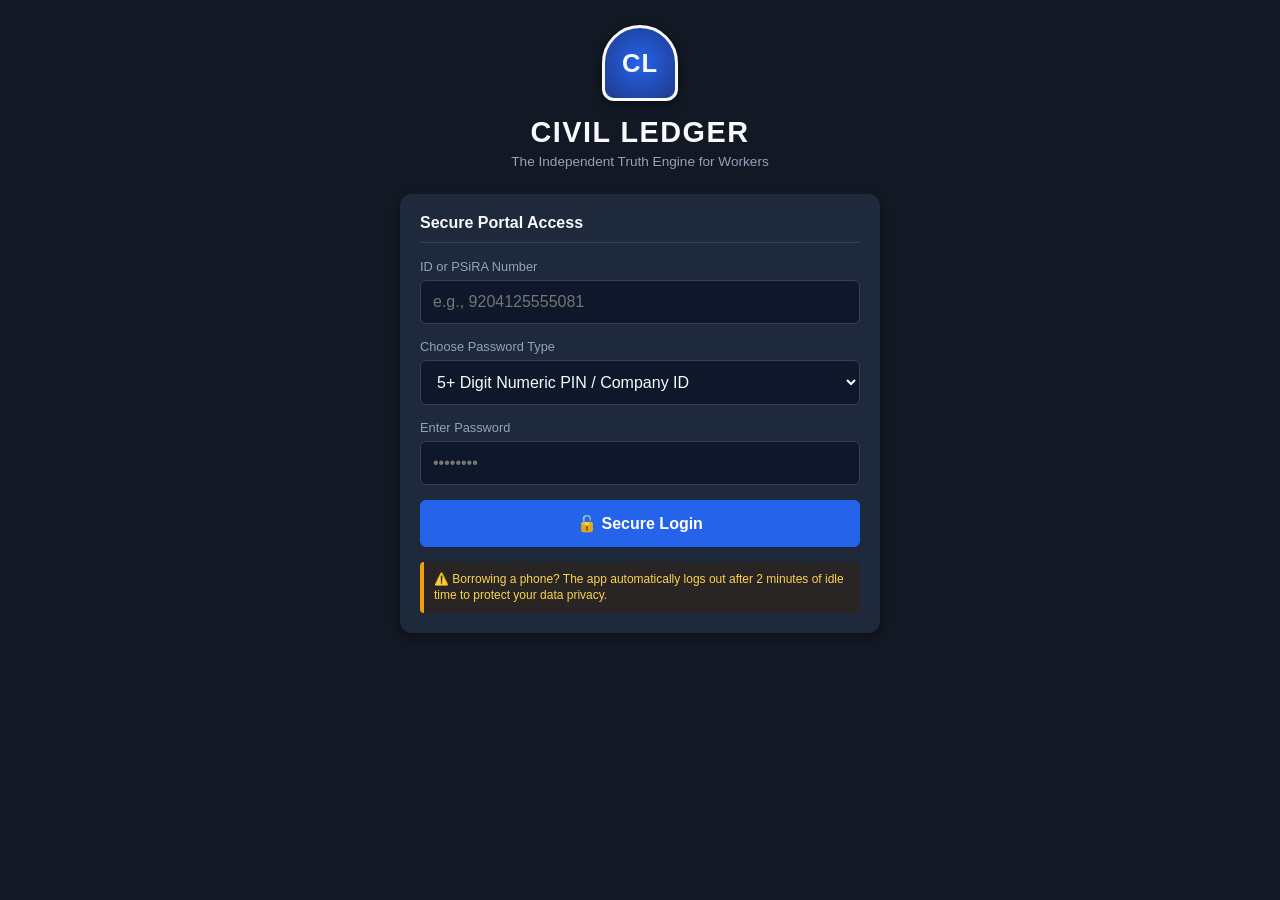
==== commit 96e7a35f: "Update index.html" ====
--- a/index.html
+++ b/index.html
@@ -11,7 +11,12 @@
         <!-- 1. SECURE MASKED LOGIN SCREEN -->
         <div id="login-screen" class="screen active">
             <div class="brand-header">
-                <div class="logo-shield">CL</div>
+                <!-- Displays your crisp 512x512 logo image file seamlessly -->
+                <img src="512x512.png" alt="Civic Ledger Verification Logo" class="logo-shield-img" onerror="this.style.display='none'; document.getElementById('backup-shield').style.display='flex';">
+                
+                <!-- Fallback safety code if the image file is ever missing -->
+                <div id="backup-shield" class="logo-shield" style="display:none;">CL</div>
+                
                 <h1>CIVIL LEDGER</h1>
                 <p>The Independent Truth Engine for Workers</p>
             </div>
--- a/styles.css
+++ b/styles.css
@@ -0,0 +1,84 @@
+:root {
+    --bg-primary: #121824;
+    --card-bg: #1e293b;
+    --text-main: #f8fafc;
+    --text-muted: #94a3b8;
+    --accent: #2563eb;
+    --success: #10b981;
+    --danger: #ef4444;
+    --warning: #f59e0b;
+}
+
+body {
+    margin: 0;
+    font-family: -apple-system, BlinkMacSystemFont, sans-serif;
+    background-color: var(--bg-primary);
+    color: var(--text-main);
+    display: flex;
+    justify-content: center;
+    padding: 15px;
+}
+
+.app-container { width: 100%; max-width: 480px; }
+.screen { display: none; }
+.screen.active { display: block; }
+
+.brand-header { text-align: center; margin-bottom: 25px; margin-top: 10px; }
+.logo-shield {
+    width: 70px;
+    height: 70px;
+    background: radial-gradient(circle, #2563eb 0%, #1e3a8a 100%);
+    border: 3px solid #f8fafc;
+    border-radius: 50% 50% 12px 12px;
+    margin: 0 auto 15px auto;
+    display: flex;
+    align-items: center;
+    justify-content: center;
+    font-weight: bold;
+    font-size: 1.6rem;
+    letter-spacing: 1px;
+    box-shadow: 0 4px 10px rgba(0,0,0,0.4);
+}
+.brand-header h1 { letter-spacing: 1.5px; margin: 0; font-size: 1.8rem; }
+.brand-header p { color: var(--text-muted); font-size: 0.85rem; margin-top: 5px; }
+
+.card { background: var(--card-bg); border-radius: 12px; padding: 20px; margin-bottom: 20px; box-shadow: 0 4px 8px rgba(0,0,0,0.3); }
+.card h3 { margin-top: 0; border-bottom: 1px solid #334155; padding-bottom: 10px; font-size: 1rem; color: var(--text-main); }
+
+.form-group { display: flex; flex-direction: column; margin-bottom: 15px; }
+.form-group label { font-size: 0.8rem; color: var(--text-muted); margin-bottom: 6px; }
+input, select { background: #0f172a; border: 1px solid #334155; padding: 12px; border-radius: 6px; color: var(--text-main); font-size: 1rem; }
+
+.grid-2 { display: grid; grid-template-columns: 1fr 1fr; gap: 15px; }
+button { width: 100%; padding: 14px; border-radius: 6px; font-weight: bold; cursor: pointer; border: none; font-size: 1rem; }
+.btn-primary { background: var(--accent); color: white; }
+.btn-success { background: var(--success); color: white; }
+.btn-danger { background: var(--danger); color: white; padding: 8px 12px; width: auto; font-size: 0.8rem; border-radius: 4px; }
+.btn-outline { background: transparent; border: 1px solid var(--text-muted); color: var(--text-main); margin-bottom: 10px; }
+.btn-report { background: var(--warning); color: #000; }
+
+.shared-device-notice { margin-top: 15px; background: #292524; border-left: 4px solid var(--warning); padding: 10px; border-radius: 4px; }
+.shared-device-notice p { margin: 0; font-size: 0.75rem; color: #fcd34d; line-height: 1.3; }
+
+.dashboard-header { display: flex; justify-content: space-between; align-items: center; margin-bottom: 20px; }
+.dashboard-header h2 { margin: 0; font-size: 1.2rem; }
+.badge { background: #1e3a8a; color: #93c5fd; padding: 3px 8px; font-size: 0.7rem; border-radius: 12px; display: block; margin-top: 4px; }
+
+.tally-grid { display: grid; grid-template-columns: 1fr 1fr; gap: 12px; }
+.tally-box { background: #0f172a; padding: 14px; border-radius: 8px; text-align: center; border-bottom: 4px solid var(--text-muted); }
+.tally-box.premium { border-bottom-color: var(--accent); }
+.tally-box.holiday { border-bottom-color: var(--success); }
+.tally-val { display: block; font-size: 1.6rem; font-weight: bold; margin-bottom: 3px; }
+.tally-lbl { font-size: 0.7rem; color: var(--text-muted); }
+
+.qr-container { background: #0f172a; border-left: 4px solid var(--accent); }
+.qr-layout { display: flex; align-items: center; gap: 15px; }
+.qr-graphic { background: #fff; padding: 4px; border-radius: 6px; flex-shrink: 0; }
+.qr-details h4 { margin: 0 0 4px 0; font-size: 0.95rem; }
+.qr-details p { margin: 0; font-size: 0.75rem; color: var(--text-muted); line-height: 1.3; }
+
+.platform-status-card { border-top: 4px solid var(--success); background: #131c2e; }
+.status-badge-row { display: flex; align-items: center; gap: 8px; font-size: 0.8rem; color: var(--success); margin-bottom: 8px; }
+.status-dot-active { width: 8px; height: 8px; background-color: var(--success); border-radius: 50%; display: inline-block; animation: pulse 2s infinite; }
+.founder-credo { font-size: 0.75rem; color: var(--text-muted); line-height: 1.4; margin: 0 0 15px 0; font-style: italic; }
+@keyframes pulse { 0% { opacity: 0.4; } 50% { opacity: 1; } 100% { opacity: 0.4; } }
